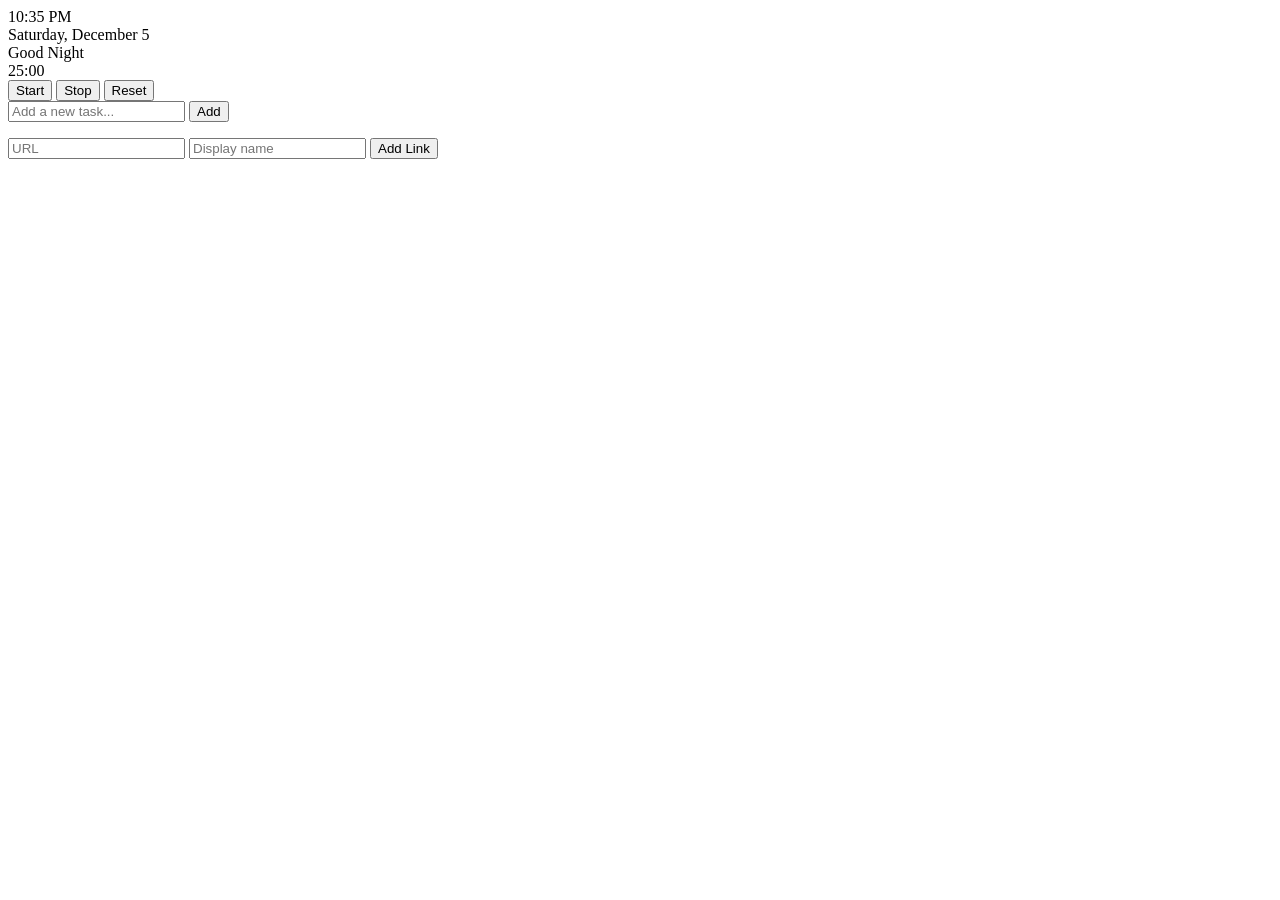
==== index.html @ 72ad8fb2 "feat(productivity-dashboard): Initialize project with core components and configuration - Add Kiro s" ====
<!DOCTYPE html>
<html lang="en">
<head>
  <meta charset="UTF-8">
  <meta name="viewport" content="width=device-width, initial-scale=1.0">
  <title>Productivity Dashboard</title>
  <link rel="stylesheet" href="css/style.css">
</head>
<body>
  <main class="dashboard">
    <!-- Greeting Component -->
    <section id="greeting-section">
      <div id="time-display"></div>
      <div id="date-display"></div>
      <div id="greeting-message"></div>
    </section>

    <!-- Focus Timer Component -->
    <section id="timer-section">
      <div id="timer-display">25:00</div>
      <div id="timer-controls">
        <button id="timer-start">Start</button>
        <button id="timer-stop">Stop</button>
        <button id="timer-reset">Reset</button>
      </div>
    </section>

    <!-- Todo List Component -->
    <section id="todo-section">
      <form id="todo-form">
        <input id="todo-input" type="text" placeholder="Add a new task..." aria-label="New task">
        <button type="submit">Add</button>
      </form>
      <ul id="todo-list"></ul>
    </section>

    <!-- Quick Links Component -->
    <section id="links-section">
      <form id="link-form">
        <input id="link-url" type="url" placeholder="URL" aria-label="Link URL" required>
        <input id="link-name" type="text" placeholder="Display name" aria-label="Link name" required>
        <button type="submit">Add Link</button>
      </form>
      <div id="links-container"></div>
    </section>
  </main>

  <script src="js/script.js"></script>
</body>
</html>
---- css/style.css ----
/* Productivity Dashboard Styles */
/* Styles will be implemented in task 8 */
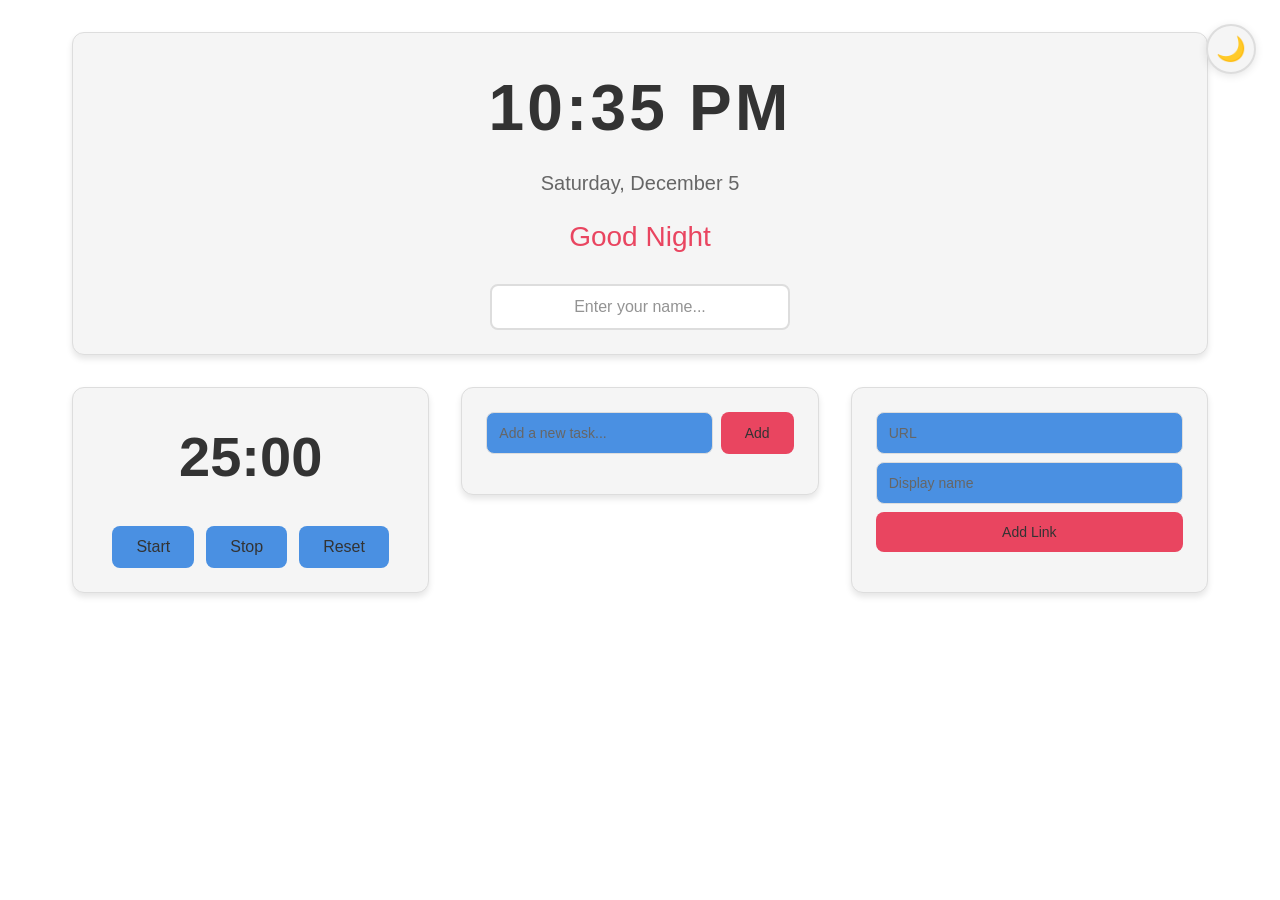
==== commit 3e1bd335: "feat(productivity-dashboard): Add theme switching, name input, and duplicate task prevention - Add t" ====
--- a/index.html
+++ b/index.html
@@ -7,12 +7,22 @@
   <link rel="stylesheet" href="css/style.css">
 </head>
 <body>
+  <!-- Theme Toggle Button -->
+  <div id="theme-toggle-container">
+    <button id="theme-toggle" aria-label="Toggle theme">
+      <span id="theme-icon">🌙</span>
+    </button>
+  </div>
+
   <main class="dashboard">
     <!-- Greeting Component -->
     <section id="greeting-section">
       <div id="time-display"></div>
       <div id="date-display"></div>
       <div id="greeting-message"></div>
+      <div id="name-input-container">
+        <input id="name-input" type="text" placeholder="Enter your name..." aria-label="Your name">
+      </div>
     </section>
 
     <!-- Focus Timer Component -->
@@ -31,6 +41,7 @@
         <input id="todo-input" type="text" placeholder="Add a new task..." aria-label="New task">
         <button type="submit">Add</button>
       </form>
+      <div id="todo-feedback" class="todo-feedback" role="alert" aria-live="polite"></div>
       <ul id="todo-list"></ul>
     </section>
 
--- a/css/style.css
+++ b/css/style.css
@@ -1,2 +1,527 @@
-/* Productivity Dashboard Styles */
-/* Styles will be implemented in task 8 */+/* CSS Variables - Light Theme (Default) */
+:root {
+    --bg-primary: #ffffff;
+    --bg-secondary: #f5f5f5;
+    --text-primary: #333333;
+    --text-secondary: #666666;
+    --border-color: #dddddd;
+    --accent-color: #4a90e2;
+    --success-color: #4caf50;
+    --highlight-color: #e94560;
+    --hover-color: #3a7bc8;
+}
+
+/* Dark Theme */
+[data-theme="dark"] {
+    --bg-primary: #1a1a1a;
+    --bg-secondary: #2d2d2d;
+    --text-primary: #e0e0e0;
+    --text-secondary: #a0a0a0;
+    --border-color: #444444;
+    --accent-color: #6ba3e8;
+    --success-color: #4caf50;
+    --highlight-color: #e94560;
+    --hover-color: #5a8fd8;
+}
+
+/* Base Styles */
+* {
+    margin: 0;
+    padding: 0;
+    box-sizing: border-box;
+}
+
+body {
+    font-family: -apple-system, BlinkMacSystemFont, 'Segoe UI', Roboto, Oxygen, Ubuntu, Cantarell, sans-serif;
+    background: var(--bg-primary);
+    color: var(--text-primary);
+    min-height: 100vh;
+    font-size: 16px;
+    line-height: 1.6;
+}
+
+/* Dashboard Layout */
+.dashboard {
+    max-width: 1200px;
+    margin: 0 auto;
+    padding: 2rem;
+    display: grid;
+    grid-template-columns: repeat(auto-fit, minmax(300px, 1fr));
+    gap: 2rem;
+    align-items: start;
+}
+
+/* Section Base Styles */
+section {
+    background: var(--bg-secondary);
+    border: 1px solid var(--border-color);
+    border-radius: 12px;
+    padding: 1.5rem;
+    box-shadow: 0 4px 6px rgba(0, 0, 0, 0.1);
+}
+
+/* Greeting Component */
+#greeting-section {
+    text-align: center;
+    grid-column: 1 / -1;
+}
+
+#time-display {
+    font-size: 4rem;
+    font-weight: 700;
+    color: var(--text-primary);
+    margin-bottom: 0.5rem;
+    letter-spacing: 0.05em;
+}
+
+#date-display {
+    font-size: 1.25rem;
+    color: var(--text-secondary);
+    margin-bottom: 1rem;
+}
+
+#greeting-message {
+    font-size: 1.75rem;
+    color: var(--highlight-color);
+    font-weight: 500;
+}
+
+#name-input-container {
+    margin-top: 1.5rem;
+    display: flex;
+    justify-content: center;
+}
+
+#name-input {
+    background: var(--bg-primary);
+    border: 2px solid var(--border-color);
+    border-radius: 8px;
+    padding: 0.75rem 1rem;
+    color: var(--text-primary);
+    font-size: 1rem;
+    outline: none;
+    transition: all 0.2s ease;
+    text-align: center;
+    max-width: 300px;
+    width: 100%;
+}
+
+#name-input:focus {
+    border-color: var(--accent-color);
+    box-shadow: 0 0 0 3px rgba(74, 144, 226, 0.1);
+}
+
+#name-input::placeholder {
+    color: var(--text-secondary);
+    opacity: 0.7;
+}
+
+/* Focus Timer Component */
+#timer-section {
+    text-align: center;
+}
+
+#timer-display {
+    font-size: 3.5rem;
+    font-weight: 700;
+    color: var(--text-primary);
+    margin-bottom: 1.5rem;
+    font-variant-numeric: tabular-nums;
+}
+
+#timer-controls {
+    display: flex;
+    gap: 0.75rem;
+    justify-content: center;
+}
+
+#timer-controls button {
+    background: var(--accent-color);
+    color: var(--text-primary);
+    border: none;
+    border-radius: 8px;
+    padding: 0.75rem 1.5rem;
+    font-size: 1rem;
+    font-weight: 500;
+    cursor: pointer;
+    transition: all 0.2s ease;
+}
+
+#timer-controls button:hover {
+    background: var(--hover-color);
+    transform: translateY(-2px);
+}
+
+#timer-controls button:active {
+    transform: translateY(0);
+}
+
+#timer-start {
+    background: var(--success-color);
+}
+
+#timer-start:hover {
+    background: #45a049;
+}
+
+#timer-stop {
+    background: var(--highlight-color);
+}
+
+#timer-stop:hover {
+    background: #d63851;
+}
+
+/* Todo List Component */
+#todo-section {
+    display: flex;
+    flex-direction: column;
+    gap: 1rem;
+}
+
+#todo-feedback {
+    padding: 0.75rem;
+    border-radius: 8px;
+    font-size: 14px;
+    font-weight: 500;
+    text-align: center;
+    display: none;
+    transition: all 0.3s ease;
+    margin-bottom: 0.5rem;
+    line-height: 1.4;
+}
+
+#todo-feedback.show {
+    display: block;
+}
+
+#todo-feedback.error {
+    background: rgba(233, 69, 96, 0.15);
+    border: 1px solid var(--highlight-color);
+    color: var(--highlight-color);
+}
+
+/* Dark theme adjustments for feedback */
+[data-theme="dark"] #todo-feedback.error {
+    background: rgba(233, 69, 96, 0.25);
+}
+
+#todo-form {
+    display: flex;
+    gap: 0.5rem;
+}
+
+#todo-input {
+    flex: 1;
+    background: var(--accent-color);
+    border: 1px solid var(--border-color);
+    border-radius: 8px;
+    padding: 0.75rem;
+    color: var(--text-primary);
+    font-size: 14px;
+    outline: none;
+    transition: border-color 0.2s ease;
+}
+
+#todo-input:focus {
+    border-color: var(--highlight-color);
+}
+
+#todo-input::placeholder {
+    color: var(--text-secondary);
+}
+
+#todo-form button {
+    background: var(--highlight-color);
+    color: var(--text-primary);
+    border: none;
+    border-radius: 8px;
+    padding: 0.75rem 1.5rem;
+    font-size: 14px;
+    font-weight: 500;
+    cursor: pointer;
+    transition: all 0.2s ease;
+}
+
+#todo-form button:hover {
+    background: #d63851;
+    transform: translateY(-2px);
+}
+
+#todo-list {
+    list-style: none;
+    display: flex;
+    flex-direction: column;
+    gap: 0.5rem;
+}
+
+.todo-item {
+    display: flex;
+    align-items: center;
+    gap: 0.75rem;
+    background: var(--accent-color);
+    border: 1px solid var(--border-color);
+    border-radius: 8px;
+    padding: 0.75rem;
+    transition: all 0.2s ease;
+}
+
+.todo-item:hover {
+    border-color: var(--hover-color);
+}
+
+.todo-checkbox {
+    width: 20px;
+    height: 20px;
+    cursor: pointer;
+    accent-color: var(--success-color);
+}
+
+.todo-text {
+    flex: 1;
+    font-size: 14px;
+    color: var(--text-primary);
+    word-break: break-word;
+}
+
+.todo-item.completed .todo-text {
+    text-decoration: line-through;
+    opacity: 0.6;
+    color: var(--text-secondary);
+}
+
+.todo-edit,
+.todo-delete {
+    background: transparent;
+    border: 1px solid var(--border-color);
+    border-radius: 6px;
+    padding: 0.4rem 0.75rem;
+    font-size: 14px;
+    color: var(--text-primary);
+    cursor: pointer;
+    transition: all 0.2s ease;
+}
+
+.todo-edit:hover {
+    background: var(--hover-color);
+    border-color: var(--hover-color);
+}
+
+.todo-delete:hover {
+    background: var(--highlight-color);
+    border-color: var(--highlight-color);
+}
+
+.todo-item input[type="text"] {
+    flex: 1;
+    background: var(--bg-primary);
+    border: 1px solid var(--highlight-color);
+    border-radius: 6px;
+    padding: 0.5rem;
+    color: var(--text-primary);
+    font-size: 14px;
+    outline: none;
+}
+
+/* Quick Links Component */
+#links-section {
+    display: flex;
+    flex-direction: column;
+    gap: 1rem;
+}
+
+#link-form {
+    display: flex;
+    flex-direction: column;
+    gap: 0.5rem;
+}
+
+#link-url,
+#link-name {
+    background: var(--accent-color);
+    border: 1px solid var(--border-color);
+    border-radius: 8px;
+    padding: 0.75rem;
+    color: var(--text-primary);
+    font-size: 14px;
+    outline: none;
+    transition: border-color 0.2s ease;
+}
+
+#link-url:focus,
+#link-name:focus {
+    border-color: var(--highlight-color);
+}
+
+#link-url::placeholder,
+#link-name::placeholder {
+    color: var(--text-secondary);
+}
+
+#link-form button {
+    background: var(--highlight-color);
+    color: var(--text-primary);
+    border: none;
+    border-radius: 8px;
+    padding: 0.75rem;
+    font-size: 14px;
+    font-weight: 500;
+    cursor: pointer;
+    transition: all 0.2s ease;
+}
+
+#link-form button:hover {
+    background: #d63851;
+    transform: translateY(-2px);
+}
+
+#links-container {
+    display: flex;
+    flex-direction: column;
+    gap: 0.5rem;
+}
+
+.link-item {
+    display: flex;
+    align-items: center;
+    gap: 0.5rem;
+    background: var(--accent-color);
+    border: 1px solid var(--border-color);
+    border-radius: 8px;
+    padding: 0.5rem;
+    transition: all 0.2s ease;
+}
+
+.link-item:hover {
+    border-color: var(--hover-color);
+}
+
+.link-button {
+    flex: 1;
+    text-decoration: none;
+    color: var(--text-primary);
+    font-size: 14px;
+    padding: 0.5rem;
+    text-align: left;
+    transition: color 0.2s ease;
+}
+
+.link-button:hover {
+    color: var(--highlight-color);
+}
+
+.link-delete {
+    background: transparent;
+    border: 1px solid var(--border-color);
+    border-radius: 6px;
+    width: 32px;
+    height: 32px;
+    font-size: 20px;
+    color: var(--text-primary);
+    cursor: pointer;
+    display: flex;
+    align-items: center;
+    justify-content: center;
+    transition: all 0.2s ease;
+}
+
+.link-delete:hover {
+    background: var(--highlight-color);
+    border-color: var(--highlight-color);
+}
+
+/* Responsive Design */
+@media (max-width: 768px) {
+    .dashboard {
+        grid-template-columns: 1fr;
+        padding: 1rem;
+    }
+
+    #time-display {
+        font-size: 3rem;
+    }
+
+    #greeting-message {
+        font-size: 1.5rem;
+    }
+
+    #timer-display {
+        font-size: 2.5rem;
+    }
+}
+
+/* Theme Toggle Button */
+#theme-toggle-container {
+    position: fixed;
+    top: 1.5rem;
+    right: 1.5rem;
+    z-index: 1000;
+}
+
+#theme-toggle {
+    background: var(--bg-secondary);
+    border: 2px solid var(--border-color);
+    border-radius: 50%;
+    width: 50px;
+    height: 50px;
+    display: flex;
+    align-items: center;
+    justify-content: center;
+    cursor: pointer;
+    transition: all 0.3s ease;
+    box-shadow: 0 2px 8px rgba(0, 0, 0, 0.1);
+}
+
+#theme-toggle:hover {
+    background: var(--accent-color);
+    border-color: var(--accent-color);
+    transform: scale(1.1);
+    box-shadow: 0 4px 12px rgba(0, 0, 0, 0.2);
+}
+
+#theme-toggle:focus {
+    outline: none;
+    border-color: var(--accent-color);
+    box-shadow: 0 0 0 3px rgba(74, 144, 226, 0.3);
+}
+
+#theme-toggle:active {
+    transform: scale(0.95);
+}
+
+#theme-icon {
+    font-size: 1.5rem;
+    line-height: 1;
+    display: block;
+    transition: transform 0.3s ease;
+}
+
+#theme-toggle:hover #theme-icon {
+    transform: rotate(20deg);
+}
+
+/* Dark theme adjustments for theme toggle */
+[data-theme="dark"] #theme-toggle {
+    box-shadow: 0 2px 8px rgba(0, 0, 0, 0.3);
+}
+
+[data-theme="dark"] #theme-toggle:hover {
+    box-shadow: 0 4px 12px rgba(0, 0, 0, 0.5);
+}
+
+/* Responsive adjustments for theme toggle */
+@media (max-width: 768px) {
+    #theme-toggle-container {
+        top: 1rem;
+        right: 1rem;
+    }
+
+    #theme-toggle {
+        width: 45px;
+        height: 45px;
+    }
+
+    #theme-icon {
+        font-size: 1.25rem;
+    }
+}
